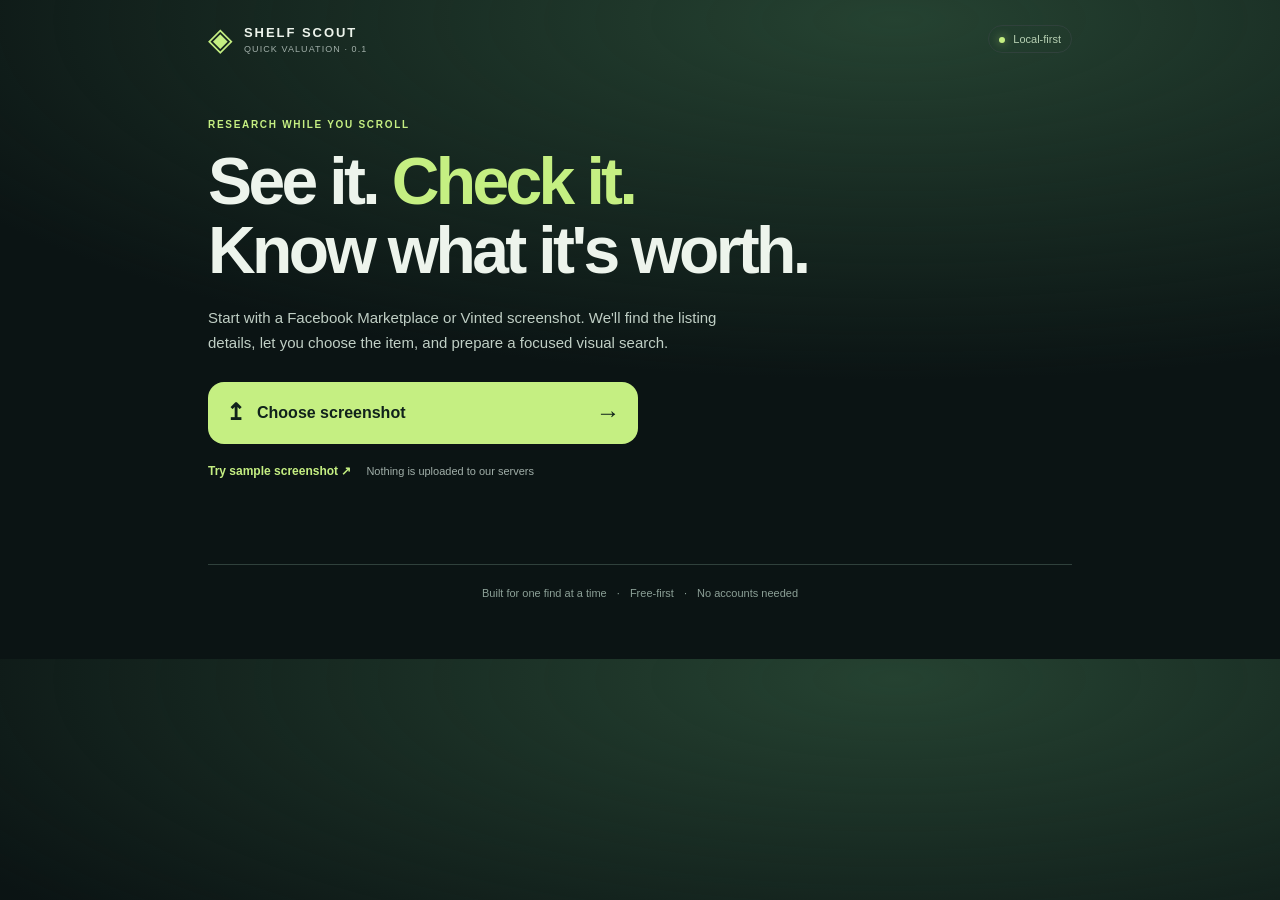
==== quick-valuation.html @ a0fa2340 "Add files via upload" ====
<!doctype html>
<html lang="en">
<head>
<meta charset="utf-8">
<meta name="viewport" content="width=device-width, initial-scale=1, viewport-fit=cover">
<meta name="theme-color" content="#101918">
<meta name="description" content="Quick Valuation: private screenshot preparation and research handoff for resale listings.">
<title>Quick Valuation • Shelf Scout</title>
<link rel="stylesheet" href="./quick-valuation.css?v=0102">
<script src="./quick-valuation.js?v=0102" defer></script>
</head>
<body>
  <div class="app-shell">
    <header class="topbar">
      <a class="brand" href="./" aria-label="Shelf Scout home"><span class="brand-icon">◈</span><span><strong>SHELF SCOUT</strong><small>QUICK VALUATION · 0.1</small></span></a>
      <span class="mode-pill"><span class="light-dot"></span> Local-first</span>
    </header>
    <main>
      <section class="hero" id="hero">
        <div class="eyebrow">RESEARCH WHILE YOU SCROLL</div>
        <h1>See it. <em>Check it.</em><br>Know what it's worth.</h1>
        <p>Start with a Facebook Marketplace or Vinted screenshot. We'll find the listing details, let you choose the item, and prepare a focused visual search.</p>
        <label class="upload-cta" for="photoFile"><span class="icon">↥</span> Choose screenshot <span class="arrow">→</span></label>
        <input id="photoFile" type="file" accept="image/*" aria-label="Choose a marketplace screenshot">
        <div class="hero-actions"><button id="demoBtn" class="text-btn" type="button">Try sample screenshot ↗</button><span>Nothing is uploaded to our servers</span></div>
      </section>

      <section id="workbench" class="workbench hidden" aria-label="Screenshot analysis">
        <div class="section-heading"><div><span class="eyebrow">STEP 01 / PHOTO</span><h2>Pick the item</h2></div><button class="quiet-btn" id="changePhoto" type="button">Change image</button></div>
        <div class="status" role="status" aria-live="polite" id="ocrStatus"><span class="spinner" id="ocrSpinner"></span><span id="statusText">Preparing screenshot…</span></div>
        <div class="screenshot-frame" id="frame">
          <img id="screenshot" alt="Uploaded marketplace screenshot">
          <div class="regions" id="regions"></div>
          <div class="selection hidden" id="selection"><span class="grab nw" data-grab="nw"></span><span class="grab ne" data-grab="ne"></span><span class="grab sw" data-grab="sw"></span><span class="grab se" data-grab="se"></span><span class="select-index" id="selectionIndex">1</span></div>
        </div>
        <div class="helper">Tap an outlined listing to select it. Drag the bright frame to adjust the item photo; drag its corners to resize.</div>
        <div class="candidate-head"><span class="eyebrow">DETECTED LISTINGS</span><span id="modeLabel">Inspecting</span></div>
        <div class="candidate-list" id="candidateList"></div>
        <div class="toolbar"><button id="addRegion" class="ghost-btn" type="button">+ Select another area</button><button id="retryOcr" class="ghost-btn" type="button">Retry text scan</button></div>
      </section>

      <section id="result" class="result hidden" aria-label="Quick Valuation research">
        <div class="section-heading"><div><span class="eyebrow">STEP 02 / REVIEW</span><h2>Listing details</h2></div><span class="muted-label">Editable</span></div>
        <div class="item-preview"><img id="itemCrop" alt="Selected item crop"><div class="item-preview-body"><strong id="itemSummary">Selected item</strong><span id="cropSize"></span><span class="small-pill">Image stays on-device</span></div></div>
        <div class="fields"><label>Listing title <input id="titleInput" placeholder="e.g., Vintage ceramic cat figurine" autocomplete="off"></label><label>Seller's asking price <div class="input-prefix"><span>$</span><input id="priceInput" type="text" inputmode="decimal" placeholder="0.00" autocomplete="off"></div></label><label class="full">Identifying details (optional) <input id="notesInput" placeholder="Maker, lettering, pattern, marks…" autocomplete="off"></label></div>
        <div class="disclaimer"><span class="disclaimer-mark">!</span><span id="valuationStatus">No verified sold comparables yet. The seller's price is not an estimated resale value.</span></div>
        <div class="section-heading research-title"><div><span class="eyebrow">STEP 03 / RESEARCH</span><h2>Find visual matches</h2></div></div>
        <p class="subtext">True reverse-image matching opens through your iPhone's Share Sheet. Text-based marketplace searches use your corrected title and details.</p>
        <button class="primary-btn" id="shareBtn" type="button"><span>◉</span> Share cropped photo to Google Lens <span>↗</span></button>
        <div class="search-buttons"><button id="downloadBtn" type="button">Save crop</button><a href="https://lens.google.com/" target="_blank" rel="noopener noreferrer">Open Lens</a><button id="copyQuery" type="button">Copy search</button></div>
        <div class="search-query"><span class="eyebrow">SEARCH PHRASE</span><div id="searchPhrase">Add a title or details to generate searches.</div></div>
        <div class="marketplace-links"><a id="ebaySold" target="_blank" rel="noopener noreferrer">eBay sold listings <span>↗</span></a><a id="ebayLive" target="_blank" rel="noopener noreferrer">eBay live listings <span>↗</span></a><a id="etsyLink" target="_blank" rel="noopener noreferrer">Etsy <span>↗</span></a><a id="mercariLink" target="_blank" rel="noopener noreferrer">Mercari <span>↗</span></a><a id="poshLink" target="_blank" rel="noopener noreferrer">Poshmark <span>↗</span></a><a id="googleLink" target="_blank" rel="noopener noreferrer">Google Images <span>↗</span></a></div>
        <div class="fineprint">Quick Valuation v0.1 is a screenshot-extraction and research-handoff prototype. It does not automatically authenticate items, collect Google Lens matches, or calculate verified resale values. Text recognition runs in your browser using an open-source model downloaded on first use. Sharing a crop sends it only to the app you select.</div>
      </section>
    </main>
    <footer>Built for one find at a time <span>·</span> Free-first <span>·</span> No accounts needed</footer>
  </div>
  <div id="toast" class="toast" role="status" aria-live="polite"></div>
</body>
</html>
---- quick-valuation.css ----
:root{color-scheme:dark;--bg:#0b1414;--panel:#14201f;--panel2:#1b2927;--text:#edf4ec;--muted:#a1afa9;--subtle:#83928a;--lime:#c5ef82;--edge:#30413c;--gold:#e7c170;font-family:Inter,ui-sans-serif,-apple-system,BlinkMacSystemFont,'Segoe UI',sans-serif}
*{box-sizing:border-box}body{margin:0;background:radial-gradient(ellipse 85vw 40vh at 70% 3%,#254231,transparent),var(--bg);color:var(--text)}button,input,a{font:inherit}button,a{-webkit-tap-highlight-color:transparent}button{cursor:pointer}button:focus-visible,a:focus-visible,input:focus-visible{outline:3px solid var(--lime);outline-offset:3px}a{color:inherit;text-decoration:none}h1,h2,p{margin:0}.hidden{display:none!important}.app-shell{max-width:900px;margin:auto;padding:0 18px 60px}.topbar{display:flex;align-items:center;justify-content:space-between;padding:23px 0 26px;gap:10px}.brand{display:flex;align-items:center;gap:11px}.brand-icon{font-size:32px;line-height:1;color:var(--lime)}.brand strong{display:block;font-size:13px;letter-spacing:.15em}.brand small{display:block;margin-top:4px;letter-spacing:.12em;color:var(--muted);font-size:9px}.mode-pill{border:1px solid var(--edge);border-radius:99px;padding:7px 10px;font-size:11px;color:#b7d0b3;white-space:nowrap}.light-dot{display:inline-block;width:6px;height:6px;border-radius:100%;background:var(--lime);margin-right:5px;box-shadow:0 0 10px #c5ef82a0}.hero{padding:38px 0 42px}.eyebrow{font-weight:750;font-size:10px;color:var(--lime);letter-spacing:.17em}.hero h1{font-size:clamp(37px,7.5vw,66px);line-height:1.04;letter-spacing:-.055em;font-weight:780;margin:17px 0 22px}.hero h1 em{font-style:normal;color:var(--lime)}.hero p{font-size:15px;line-height:1.65;color:#c0cfc5;max-width:550px}.upload-cta{display:flex;align-items:center;gap:12px;background:var(--lime);color:#10221b;border-radius:16px;font-size:16px;font-weight:800;padding:17px 18px;margin-top:26px;max-width:430px;cursor:pointer}.upload-cta .icon{font-size:23px}.upload-cta .arrow{margin-left:auto;font-size:24px}#photoFile{position:absolute;opacity:0;width:1px;height:1px}.hero-actions{display:flex;flex-wrap:wrap;align-items:center;gap:15px;margin-top:16px;color:var(--muted);font-size:11px}.text-btn{border:0;background:transparent;padding:4px 0;color:var(--lime);font-weight:700;font-size:12px}.section-heading{display:flex;justify-content:space-between;align-items:end;gap:10px;margin:24px 0 15px}.section-heading h2{font-size:25px;letter-spacing:-.04em;margin-top:6px}.quiet-btn{color:var(--lime);border:1px solid var(--edge);background:transparent;border-radius:10px;padding:9px 12px;font-size:12px}.status{background:var(--panel);border:1px solid var(--edge);border-radius:12px;padding:11px 12px;color:#cadbd0;display:flex;align-items:center;gap:10px;font-size:12px;margin-bottom:12px;min-height:46px}.spinner{width:13px;height:13px;display:block;border-radius:50%;border:2px solid #586858;border-top-color:var(--lime);animation:spin 1s linear infinite;flex:none}.spinner.off{animation:none;border:2px solid var(--lime);background:var(--lime)}@keyframes spin{to{transform:rotate(360deg)}}.screenshot-frame{position:relative;background:#050808;border:1px solid #455448;border-radius:16px;overflow:hidden;margin:auto;max-width:520px;box-shadow:0 16px 50px #0006}.screenshot-frame img{display:block;width:100%;height:auto;pointer-events:none;user-select:none}.regions{position:absolute;inset:0;pointer-events:none}.region{position:absolute;border:2px dashed #d3ddc9a8;border-radius:8px;background:#d2e9bb12;pointer-events:auto;cursor:pointer}.region.selected{border-color:transparent;background:none;pointer-events:none}.region-tag{position:absolute;top:0;left:0;transform:translateY(-50%);border-radius:7px;background:#3a4940;color:#e6f0e2;font-size:11px;font-weight:800;padding:4px 6px}.selection{position:absolute;border:3px solid var(--lime);box-shadow:0 0 0 9999px #030c0c44;cursor:move;touch-action:none;border-radius:8px;z-index:3}.grab{position:absolute;width:20px;height:20px;border:3px solid #132018;background:var(--lime);border-radius:6px;touch-action:none}.nw{left:-10px;top:-10px;cursor:nwse-resize}.ne{right:-10px;top:-10px;cursor:nesw-resize}.sw{left:-10px;bottom:-10px;cursor:nesw-resize}.se{right:-10px;bottom:-10px;cursor:nwse-resize}.select-index{position:absolute;top:2px;left:4px;background:#1a291c;color:var(--lime);font-size:11px;padding:2px 6px;border-radius:5px;font-weight:800}.helper{max-width:520px;margin:10px auto 20px;font-size:12px;line-height:1.5;color:var(--muted)}.candidate-head{display:flex;align-items:center;justify-content:space-between;gap:12px;margin:19px 0 10px}.candidate-head>span:last-child{color:var(--muted);font-size:11px}.candidate-list{display:grid;gap:8px}.candidate{display:flex;align-items:center;gap:12px;text-align:left;background:var(--panel);border:1px solid var(--edge);border-radius:12px;padding:11px 13px;color:var(--text)}.candidate.active{border-color:var(--lime);background:#233528}.candidate b{border-radius:8px;background:#38453b;color:var(--text);width:29px;height:29px;display:flex;align-items:center;justify-content:center;flex:none}.candidate.active b{background:var(--lime);color:#132019}.candidate span{flex:1}.candidate span strong{display:block;font-size:13px}.candidate span small{display:block;color:var(--muted);font-size:11px;margin-top:3px}.candidate .chev{color:var(--lime);font-size:19px}.toolbar{display:flex;gap:8px;flex-wrap:wrap;margin:12px 0 30px}.ghost-btn{background:transparent;border:1px solid var(--edge);border-radius:10px;padding:11px 12px;color:var(--muted);font-size:12px}.result{border-top:1px solid var(--edge);padding-top:10px}.muted-label{color:var(--muted);font-size:12px}.item-preview{background:var(--panel);border:1px solid var(--edge);border-radius:14px;padding:12px;display:flex;gap:14px;align-items:center}.item-preview img{width:125px;height:125px;object-fit:contain;background:#07100e;border-radius:10px}.item-preview-body{display:flex;flex-direction:column;gap:8px;min-width:0}.item-preview-body strong{font-size:15px}.item-preview-body>span:not(.small-pill){color:var(--muted);font-size:11px}.small-pill{align-self:start;color:#bde89b;border-radius:8px;border:1px solid #355b35;padding:5px 8px;font-size:10px}.fields{display:grid;grid-template-columns:1fr 155px;gap:12px;margin:17px 0}.fields label{font-size:12px;color:#b9c5ba;font-weight:650}.fields label.full{grid-column:1/-1}.fields input{display:block;background:#1c2a28;border:1px solid #40534b;color:var(--text);border-radius:10px;padding:13px 12px;width:100%;margin-top:7px;font-size:14px;min-width:0}.input-prefix{position:relative}.input-prefix>span{position:absolute;top:21px;left:11px;color:var(--muted)}.input-prefix input{padding-left:24px}.disclaimer{border:1px solid #61533c;background:#2c271b;color:#e8d7a9;display:flex;gap:12px;padding:12px;border-radius:12px;font-size:12px;line-height:1.5}.disclaimer-mark{border:1px solid #e5c685;width:20px;height:20px;border-radius:50%;flex:none;display:grid;place-items:center;font-weight:bold}.research-title{margin-top:34px}.subtext{color:var(--muted);font-size:13px;line-height:1.6;margin:0 0 15px}.primary-btn{border:0;background:var(--lime);color:#142219;font-weight:800;padding:15px;border-radius:12px;display:flex;align-items:center;justify-content:center;gap:12px;width:100%;font-size:14px}.primary-btn span:last-child{margin-left:auto}.search-buttons{display:grid;grid-template-columns:1fr 1fr 1fr;gap:8px;margin-top:10px}.search-buttons>*{background:var(--panel);border:1px solid var(--edge);border-radius:10px;color:var(--text);padding:12px 4px;text-align:center;font-size:11px}.search-query{border:1px solid var(--edge);background:var(--panel);border-radius:12px;padding:14px;margin-top:20px}.search-query>div{color:#e1f0e1;margin-top:8px;font-size:13px;line-height:1.6;overflow-wrap:anywhere}.marketplace-links{display:grid;grid-template-columns:1fr 1fr;gap:8px;margin:14px 0 26px}.marketplace-links a{border:1px solid var(--edge);border-radius:12px;padding:15px 12px;font-size:12px;display:flex;justify-content:space-between;gap:12px}.marketplace-links a span{color:var(--lime)}.fineprint{color:#81948b;font-size:11px;line-height:1.7;border-top:1px solid var(--edge);padding-top:16px}footer{border-top:1px solid var(--edge);padding-top:22px;color:#8ca097;text-align:center;font-size:11px;margin-top:40px}footer span{margin:0 7px}.toast{position:fixed;left:50%;bottom:calc(20px + env(safe-area-inset-bottom));transform:translate(-50%,120px);transition:transform .25s;background:#c5ef82;color:#18271b;border-radius:12px;padding:12px 17px;box-shadow:0 10px 30px #0008;font-size:12px;font-weight:700;min-width:180px;text-align:center;z-index:20;pointer-events:none}.toast.visible{transform:translate(-50%,0)}@media(max-width:490px){.app-shell{padding:0 15px 50px}.hero{padding-top:21px}.hero h1{font-size:41px}.fields{grid-template-columns:1fr 116px}.item-preview img{width:110px;height:115px}.mode-pill{font-size:10px}.topbar{padding:17px 0 20px}.brand strong{font-size:12px}.marketplace-links a{padding:14px 10px}}
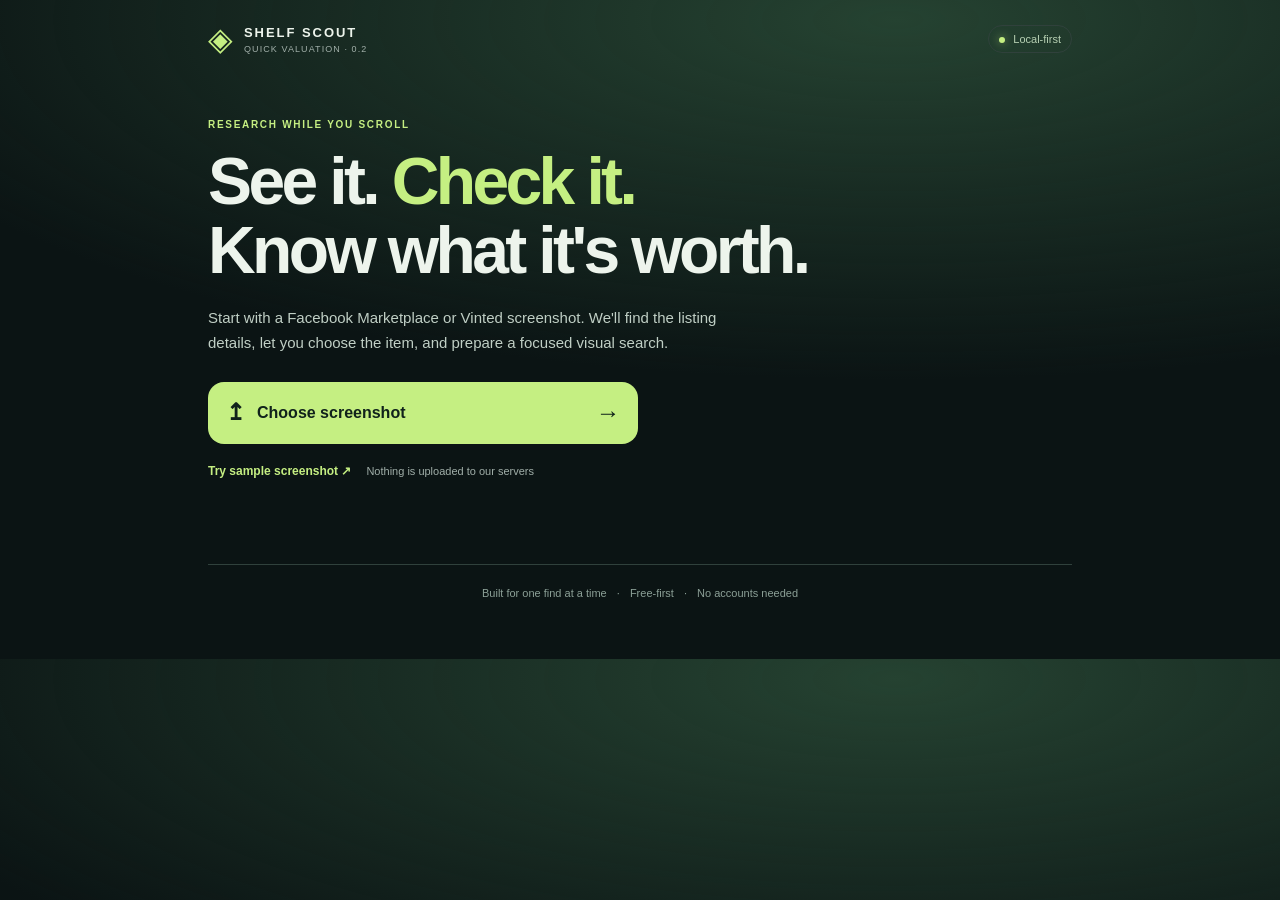
==== commit c4b6eb4e: "Add files via upload" ====
--- a/quick-valuation.html
+++ b/quick-valuation.html
@@ -6,13 +6,13 @@
 <meta name="theme-color" content="#101918">
 <meta name="description" content="Quick Valuation: private screenshot preparation and research handoff for resale listings.">
 <title>Quick Valuation • Shelf Scout</title>
-<link rel="stylesheet" href="./quick-valuation.css?v=0102">
-<script src="./quick-valuation.js?v=0102" defer></script>
+<link rel="stylesheet" href="./quick-valuation.css?v=0200">
+<script src="./quick-valuation.js?v=0200" defer></script>
 </head>
 <body>
   <div class="app-shell">
     <header class="topbar">
-      <a class="brand" href="./" aria-label="Shelf Scout home"><span class="brand-icon">◈</span><span><strong>SHELF SCOUT</strong><small>QUICK VALUATION · 0.1</small></span></a>
+      <a class="brand" href="./" aria-label="Shelf Scout home"><span class="brand-icon">◈</span><span><strong>SHELF SCOUT</strong><small>QUICK VALUATION · 0.2</small></span></a>
       <span class="mode-pill"><span class="light-dot"></span> Local-first</span>
     </header>
     <main>
@@ -33,10 +33,11 @@
           <div class="regions" id="regions"></div>
           <div class="selection hidden" id="selection"><span class="grab nw" data-grab="nw"></span><span class="grab ne" data-grab="ne"></span><span class="grab sw" data-grab="sw"></span><span class="grab se" data-grab="se"></span><span class="select-index" id="selectionIndex">1</span></div>
         </div>
-        <div class="helper">Tap an outlined listing to select it. Drag the bright frame to adjust the item photo; drag its corners to resize.</div>
+        <div class="helper">Tap an outlined photo to choose its item. Drag the bright frame to move it or its corners to resize. Each crop should include the photograph, not the listing price.</div>
+        <div class="crop-tools" aria-label="Crop adjustments"><button id="cropReset" type="button">↺ Reset crop</button><button id="cropNarrow" type="button">− Width</button><button id="cropWide" type="button">+ Width</button><button id="cropShort" type="button">− Height</button><button id="cropTall" type="button">+ Height</button></div>
         <div class="candidate-head"><span class="eyebrow">DETECTED LISTINGS</span><span id="modeLabel">Inspecting</span></div>
         <div class="candidate-list" id="candidateList"></div>
-        <div class="toolbar"><button id="addRegion" class="ghost-btn" type="button">+ Select another area</button><button id="retryOcr" class="ghost-btn" type="button">Retry text scan</button></div>
+        <div class="toolbar"><button id="reviewSelected" class="review-btn" type="button">Review selected item ↓</button><button id="addRegion" class="ghost-btn" type="button">+ Select another area</button><button id="retryOcr" class="ghost-btn" type="button">Retry text scan</button></div>
       </section>
 
       <section id="result" class="result hidden" aria-label="Quick Valuation research">
@@ -50,7 +51,7 @@
         <div class="search-buttons"><button id="downloadBtn" type="button">Save crop</button><a href="https://lens.google.com/" target="_blank" rel="noopener noreferrer">Open Lens</a><button id="copyQuery" type="button">Copy search</button></div>
         <div class="search-query"><span class="eyebrow">SEARCH PHRASE</span><div id="searchPhrase">Add a title or details to generate searches.</div></div>
         <div class="marketplace-links"><a id="ebaySold" target="_blank" rel="noopener noreferrer">eBay sold listings <span>↗</span></a><a id="ebayLive" target="_blank" rel="noopener noreferrer">eBay live listings <span>↗</span></a><a id="etsyLink" target="_blank" rel="noopener noreferrer">Etsy <span>↗</span></a><a id="mercariLink" target="_blank" rel="noopener noreferrer">Mercari <span>↗</span></a><a id="poshLink" target="_blank" rel="noopener noreferrer">Poshmark <span>↗</span></a><a id="googleLink" target="_blank" rel="noopener noreferrer">Google Images <span>↗</span></a></div>
-        <div class="fineprint">Quick Valuation v0.1 is a screenshot-extraction and research-handoff prototype. It does not automatically authenticate items, collect Google Lens matches, or calculate verified resale values. Text recognition runs in your browser using an open-source model downloaded on first use. Sharing a crop sends it only to the app you select.</div>
+        <div class="fineprint">Quick Valuation v0.2 is a screenshot-extraction and research-handoff prototype. It does not automatically authenticate items, collect Google Lens matches, or calculate verified resale values. Text recognition runs in your browser using an open-source model downloaded on first use. Sharing a crop sends it only to the app you select.</div>
       </section>
     </main>
     <footer>Built for one find at a time <span>·</span> Free-first <span>·</span> No accounts needed</footer>
--- a/quick-valuation.css
+++ b/quick-valuation.css
@@ -1,2 +1,15 @@
 :root{color-scheme:dark;--bg:#0b1414;--panel:#14201f;--panel2:#1b2927;--text:#edf4ec;--muted:#a1afa9;--subtle:#83928a;--lime:#c5ef82;--edge:#30413c;--gold:#e7c170;font-family:Inter,ui-sans-serif,-apple-system,BlinkMacSystemFont,'Segoe UI',sans-serif}
 *{box-sizing:border-box}body{margin:0;background:radial-gradient(ellipse 85vw 40vh at 70% 3%,#254231,transparent),var(--bg);color:var(--text)}button,input,a{font:inherit}button,a{-webkit-tap-highlight-color:transparent}button{cursor:pointer}button:focus-visible,a:focus-visible,input:focus-visible{outline:3px solid var(--lime);outline-offset:3px}a{color:inherit;text-decoration:none}h1,h2,p{margin:0}.hidden{display:none!important}.app-shell{max-width:900px;margin:auto;padding:0 18px 60px}.topbar{display:flex;align-items:center;justify-content:space-between;padding:23px 0 26px;gap:10px}.brand{display:flex;align-items:center;gap:11px}.brand-icon{font-size:32px;line-height:1;color:var(--lime)}.brand strong{display:block;font-size:13px;letter-spacing:.15em}.brand small{display:block;margin-top:4px;letter-spacing:.12em;color:var(--muted);font-size:9px}.mode-pill{border:1px solid var(--edge);border-radius:99px;padding:7px 10px;font-size:11px;color:#b7d0b3;white-space:nowrap}.light-dot{display:inline-block;width:6px;height:6px;border-radius:100%;background:var(--lime);margin-right:5px;box-shadow:0 0 10px #c5ef82a0}.hero{padding:38px 0 42px}.eyebrow{font-weight:750;font-size:10px;color:var(--lime);letter-spacing:.17em}.hero h1{font-size:clamp(37px,7.5vw,66px);line-height:1.04;letter-spacing:-.055em;font-weight:780;margin:17px 0 22px}.hero h1 em{font-style:normal;color:var(--lime)}.hero p{font-size:15px;line-height:1.65;color:#c0cfc5;max-width:550px}.upload-cta{display:flex;align-items:center;gap:12px;background:var(--lime);color:#10221b;border-radius:16px;font-size:16px;font-weight:800;padding:17px 18px;margin-top:26px;max-width:430px;cursor:pointer}.upload-cta .icon{font-size:23px}.upload-cta .arrow{margin-left:auto;font-size:24px}#photoFile{position:absolute;opacity:0;width:1px;height:1px}.hero-actions{display:flex;flex-wrap:wrap;align-items:center;gap:15px;margin-top:16px;color:var(--muted);font-size:11px}.text-btn{border:0;background:transparent;padding:4px 0;color:var(--lime);font-weight:700;font-size:12px}.section-heading{display:flex;justify-content:space-between;align-items:end;gap:10px;margin:24px 0 15px}.section-heading h2{font-size:25px;letter-spacing:-.04em;margin-top:6px}.quiet-btn{color:var(--lime);border:1px solid var(--edge);background:transparent;border-radius:10px;padding:9px 12px;font-size:12px}.status{background:var(--panel);border:1px solid var(--edge);border-radius:12px;padding:11px 12px;color:#cadbd0;display:flex;align-items:center;gap:10px;font-size:12px;margin-bottom:12px;min-height:46px}.spinner{width:13px;height:13px;display:block;border-radius:50%;border:2px solid #586858;border-top-color:var(--lime);animation:spin 1s linear infinite;flex:none}.spinner.off{animation:none;border:2px solid var(--lime);background:var(--lime)}@keyframes spin{to{transform:rotate(360deg)}}.screenshot-frame{position:relative;background:#050808;border:1px solid #455448;border-radius:16px;overflow:hidden;margin:auto;max-width:520px;box-shadow:0 16px 50px #0006}.screenshot-frame img{display:block;width:100%;height:auto;pointer-events:none;user-select:none}.regions{position:absolute;inset:0;pointer-events:none}.region{position:absolute;border:2px dashed #d3ddc9a8;border-radius:8px;background:#d2e9bb12;pointer-events:auto;cursor:pointer}.region.selected{border-color:transparent;background:none;pointer-events:none}.region-tag{position:absolute;top:0;left:0;transform:translateY(-50%);border-radius:7px;background:#3a4940;color:#e6f0e2;font-size:11px;font-weight:800;padding:4px 6px}.selection{position:absolute;border:3px solid var(--lime);box-shadow:0 0 0 9999px #030c0c44;cursor:move;touch-action:none;border-radius:8px;z-index:3}.grab{position:absolute;width:20px;height:20px;border:3px solid #132018;background:var(--lime);border-radius:6px;touch-action:none}.nw{left:-10px;top:-10px;cursor:nwse-resize}.ne{right:-10px;top:-10px;cursor:nesw-resize}.sw{left:-10px;bottom:-10px;cursor:nesw-resize}.se{right:-10px;bottom:-10px;cursor:nwse-resize}.select-index{position:absolute;top:2px;left:4px;background:#1a291c;color:var(--lime);font-size:11px;padding:2px 6px;border-radius:5px;font-weight:800}.helper{max-width:520px;margin:10px auto 20px;font-size:12px;line-height:1.5;color:var(--muted)}.candidate-head{display:flex;align-items:center;justify-content:space-between;gap:12px;margin:19px 0 10px}.candidate-head>span:last-child{color:var(--muted);font-size:11px}.candidate-list{display:grid;gap:8px}.candidate{display:flex;align-items:center;gap:12px;text-align:left;background:var(--panel);border:1px solid var(--edge);border-radius:12px;padding:11px 13px;color:var(--text)}.candidate.active{border-color:var(--lime);background:#233528}.candidate b{border-radius:8px;background:#38453b;color:var(--text);width:29px;height:29px;display:flex;align-items:center;justify-content:center;flex:none}.candidate.active b{background:var(--lime);color:#132019}.candidate span{flex:1}.candidate span strong{display:block;font-size:13px}.candidate span small{display:block;color:var(--muted);font-size:11px;margin-top:3px}.candidate .chev{color:var(--lime);font-size:19px}.toolbar{display:flex;gap:8px;flex-wrap:wrap;margin:12px 0 30px}.ghost-btn{background:transparent;border:1px solid var(--edge);border-radius:10px;padding:11px 12px;color:var(--muted);font-size:12px}.result{border-top:1px solid var(--edge);padding-top:10px}.muted-label{color:var(--muted);font-size:12px}.item-preview{background:var(--panel);border:1px solid var(--edge);border-radius:14px;padding:12px;display:flex;gap:14px;align-items:center}.item-preview img{width:125px;height:125px;object-fit:contain;background:#07100e;border-radius:10px}.item-preview-body{display:flex;flex-direction:column;gap:8px;min-width:0}.item-preview-body strong{font-size:15px}.item-preview-body>span:not(.small-pill){color:var(--muted);font-size:11px}.small-pill{align-self:start;color:#bde89b;border-radius:8px;border:1px solid #355b35;padding:5px 8px;font-size:10px}.fields{display:grid;grid-template-columns:1fr 155px;gap:12px;margin:17px 0}.fields label{font-size:12px;color:#b9c5ba;font-weight:650}.fields label.full{grid-column:1/-1}.fields input{display:block;background:#1c2a28;border:1px solid #40534b;color:var(--text);border-radius:10px;padding:13px 12px;width:100%;margin-top:7px;font-size:14px;min-width:0}.input-prefix{position:relative}.input-prefix>span{position:absolute;top:21px;left:11px;color:var(--muted)}.input-prefix input{padding-left:24px}.disclaimer{border:1px solid #61533c;background:#2c271b;color:#e8d7a9;display:flex;gap:12px;padding:12px;border-radius:12px;font-size:12px;line-height:1.5}.disclaimer-mark{border:1px solid #e5c685;width:20px;height:20px;border-radius:50%;flex:none;display:grid;place-items:center;font-weight:bold}.research-title{margin-top:34px}.subtext{color:var(--muted);font-size:13px;line-height:1.6;margin:0 0 15px}.primary-btn{border:0;background:var(--lime);color:#142219;font-weight:800;padding:15px;border-radius:12px;display:flex;align-items:center;justify-content:center;gap:12px;width:100%;font-size:14px}.primary-btn span:last-child{margin-left:auto}.search-buttons{display:grid;grid-template-columns:1fr 1fr 1fr;gap:8px;margin-top:10px}.search-buttons>*{background:var(--panel);border:1px solid var(--edge);border-radius:10px;color:var(--text);padding:12px 4px;text-align:center;font-size:11px}.search-query{border:1px solid var(--edge);background:var(--panel);border-radius:12px;padding:14px;margin-top:20px}.search-query>div{color:#e1f0e1;margin-top:8px;font-size:13px;line-height:1.6;overflow-wrap:anywhere}.marketplace-links{display:grid;grid-template-columns:1fr 1fr;gap:8px;margin:14px 0 26px}.marketplace-links a{border:1px solid var(--edge);border-radius:12px;padding:15px 12px;font-size:12px;display:flex;justify-content:space-between;gap:12px}.marketplace-links a span{color:var(--lime)}.fineprint{color:#81948b;font-size:11px;line-height:1.7;border-top:1px solid var(--edge);padding-top:16px}footer{border-top:1px solid var(--edge);padding-top:22px;color:#8ca097;text-align:center;font-size:11px;margin-top:40px}footer span{margin:0 7px}.toast{position:fixed;left:50%;bottom:calc(20px + env(safe-area-inset-bottom));transform:translate(-50%,120px);transition:transform .25s;background:#c5ef82;color:#18271b;border-radius:12px;padding:12px 17px;box-shadow:0 10px 30px #0008;font-size:12px;font-weight:700;min-width:180px;text-align:center;z-index:20;pointer-events:none}.toast.visible{transform:translate(-50%,0)}@media(max-width:490px){.app-shell{padding:0 15px 50px}.hero{padding-top:21px}.hero h1{font-size:41px}.fields{grid-template-columns:1fr 116px}.item-preview img{width:110px;height:115px}.mode-pill{font-size:10px}.topbar{padding:17px 0 20px}.brand strong{font-size:12px}.marketplace-links a{padding:14px 10px}}
+
+/* v0.2: precise photo crops and usable touch controls */
+.screenshot-frame{touch-action:pan-y}
+.selection{border-width:3px;touch-action:none;user-select:none;-webkit-user-select:none}
+.grab{width:30px;height:30px;border:3px solid #152218;border-radius:9px;z-index:5}
+.nw{left:-15px;top:-15px}.ne{right:-15px;top:-15px}.sw{left:-15px;bottom:-15px}.se{right:-15px;bottom:-15px}
+.region{border:2px dashed #ecf9ce91;background:#eaf7d414;touch-action:manipulation}
+.region-tag{top:5px;left:5px;transform:none;min-width:24px;text-align:center;pointer-events:none}
+.crop-tools{display:flex;gap:7px;flex-wrap:wrap;max-width:520px;margin:0 auto 8px}
+.crop-tools button{color:#d3ebce;background:#203029;border:1px solid #52705b;border-radius:10px;padding:10px 12px;font-size:12px;font-weight:700;min-height:42px}
+.crop-tools button:first-child{color:var(--lime)}
+.review-btn{background:var(--lime)!important;color:#10211a!important;border:0!important;border-radius:10px!important;padding:12px 16px!important;font-weight:800!important}
+@media(max-width:490px){.crop-tools button{font-size:11px;padding:10px 11px}}
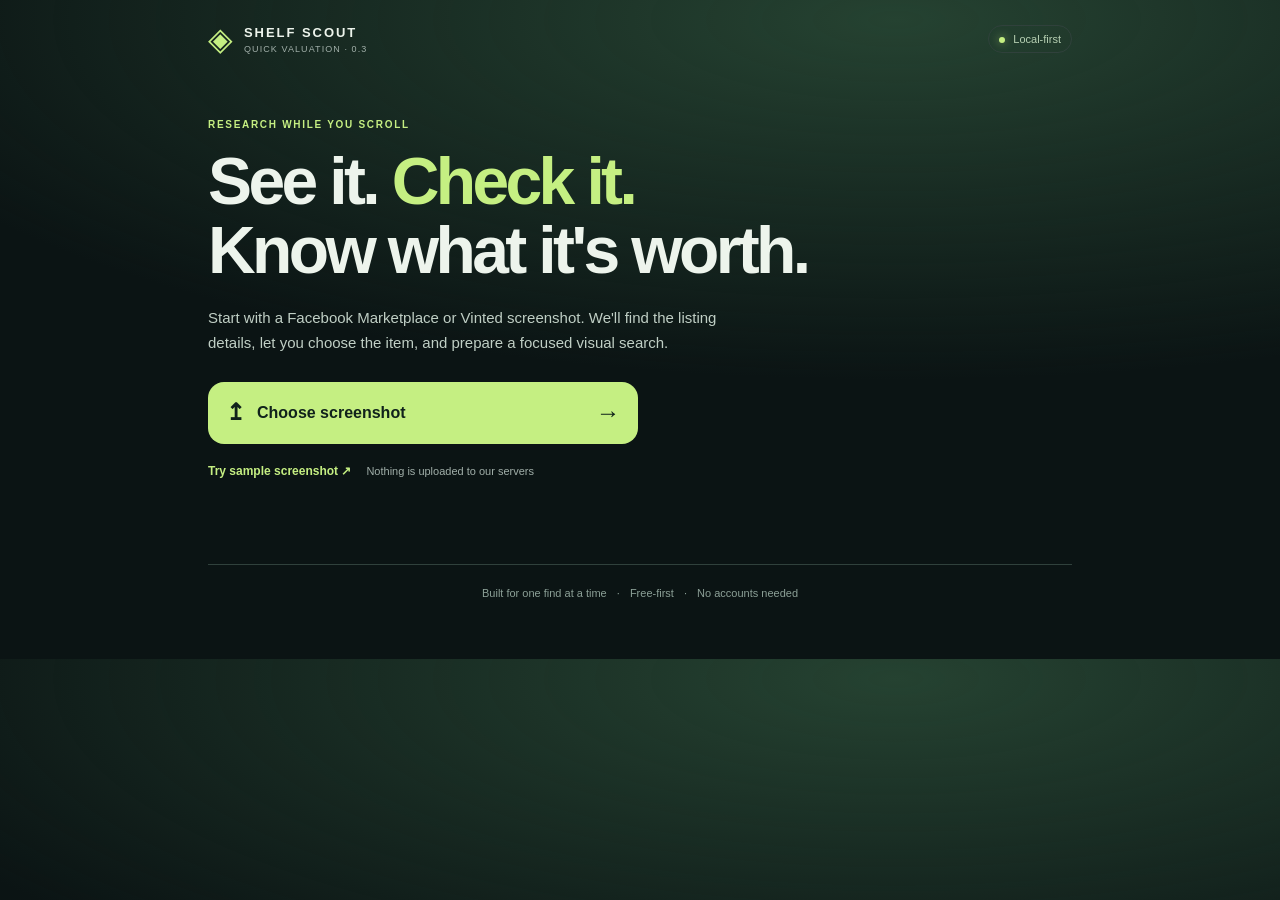
==== commit 31dfe7da: "Add files via upload" ====
--- a/quick-valuation.html
+++ b/quick-valuation.html
@@ -6,13 +6,14 @@
 <meta name="theme-color" content="#101918">
 <meta name="description" content="Quick Valuation: private screenshot preparation and research handoff for resale listings.">
 <title>Quick Valuation • Shelf Scout</title>
-<link rel="stylesheet" href="./quick-valuation.css?v=0200">
-<script src="./quick-valuation.js?v=0200" defer></script>
+<link rel="stylesheet" href="./quick-valuation.css?v=0300">
+<script src="./image-cards.js?v=0300" defer></script>
+<script src="./quick-valuation.js?v=0300" defer></script>
 </head>
 <body>
   <div class="app-shell">
     <header class="topbar">
-      <a class="brand" href="./" aria-label="Shelf Scout home"><span class="brand-icon">◈</span><span><strong>SHELF SCOUT</strong><small>QUICK VALUATION · 0.2</small></span></a>
+      <a class="brand" href="./" aria-label="Shelf Scout home"><span class="brand-icon">◈</span><span><strong>SHELF SCOUT</strong><small>QUICK VALUATION · 0.3</small></span></a>
       <span class="mode-pill"><span class="light-dot"></span> Local-first</span>
     </header>
     <main>
@@ -33,7 +34,7 @@
           <div class="regions" id="regions"></div>
           <div class="selection hidden" id="selection"><span class="grab nw" data-grab="nw"></span><span class="grab ne" data-grab="ne"></span><span class="grab sw" data-grab="sw"></span><span class="grab se" data-grab="se"></span><span class="select-index" id="selectionIndex">1</span></div>
         </div>
-        <div class="helper">Tap an outlined photo to choose its item. Drag the bright frame to move it or its corners to resize. Each crop should include the photograph, not the listing price.</div>
+        <div class="helper">We detect the image cards from the screenshot itself; text scanning only adds titles and asking prices. Tap a photo, or drag the bright frame and its corners to adjust.</div>
         <div class="crop-tools" aria-label="Crop adjustments"><button id="cropReset" type="button">↺ Reset crop</button><button id="cropNarrow" type="button">− Width</button><button id="cropWide" type="button">+ Width</button><button id="cropShort" type="button">− Height</button><button id="cropTall" type="button">+ Height</button></div>
         <div class="candidate-head"><span class="eyebrow">DETECTED LISTINGS</span><span id="modeLabel">Inspecting</span></div>
         <div class="candidate-list" id="candidateList"></div>
@@ -51,7 +52,7 @@
         <div class="search-buttons"><button id="downloadBtn" type="button">Save crop</button><a href="https://lens.google.com/" target="_blank" rel="noopener noreferrer">Open Lens</a><button id="copyQuery" type="button">Copy search</button></div>
         <div class="search-query"><span class="eyebrow">SEARCH PHRASE</span><div id="searchPhrase">Add a title or details to generate searches.</div></div>
         <div class="marketplace-links"><a id="ebaySold" target="_blank" rel="noopener noreferrer">eBay sold listings <span>↗</span></a><a id="ebayLive" target="_blank" rel="noopener noreferrer">eBay live listings <span>↗</span></a><a id="etsyLink" target="_blank" rel="noopener noreferrer">Etsy <span>↗</span></a><a id="mercariLink" target="_blank" rel="noopener noreferrer">Mercari <span>↗</span></a><a id="poshLink" target="_blank" rel="noopener noreferrer">Poshmark <span>↗</span></a><a id="googleLink" target="_blank" rel="noopener noreferrer">Google Images <span>↗</span></a></div>
-        <div class="fineprint">Quick Valuation v0.2 is a screenshot-extraction and research-handoff prototype. It does not automatically authenticate items, collect Google Lens matches, or calculate verified resale values. Text recognition runs in your browser using an open-source model downloaded on first use. Sharing a crop sends it only to the app you select.</div>
+        <div class="fineprint">Quick Valuation v0.3 is a screenshot-extraction and research-handoff prototype. It does not automatically authenticate items, collect Google Lens matches, or calculate verified resale values. Text recognition runs in your browser using an open-source model downloaded on first use. Sharing a crop sends it only to the app you select.</div>
       </section>
     </main>
     <footer>Built for one find at a time <span>·</span> Free-first <span>·</span> No accounts needed</footer>
